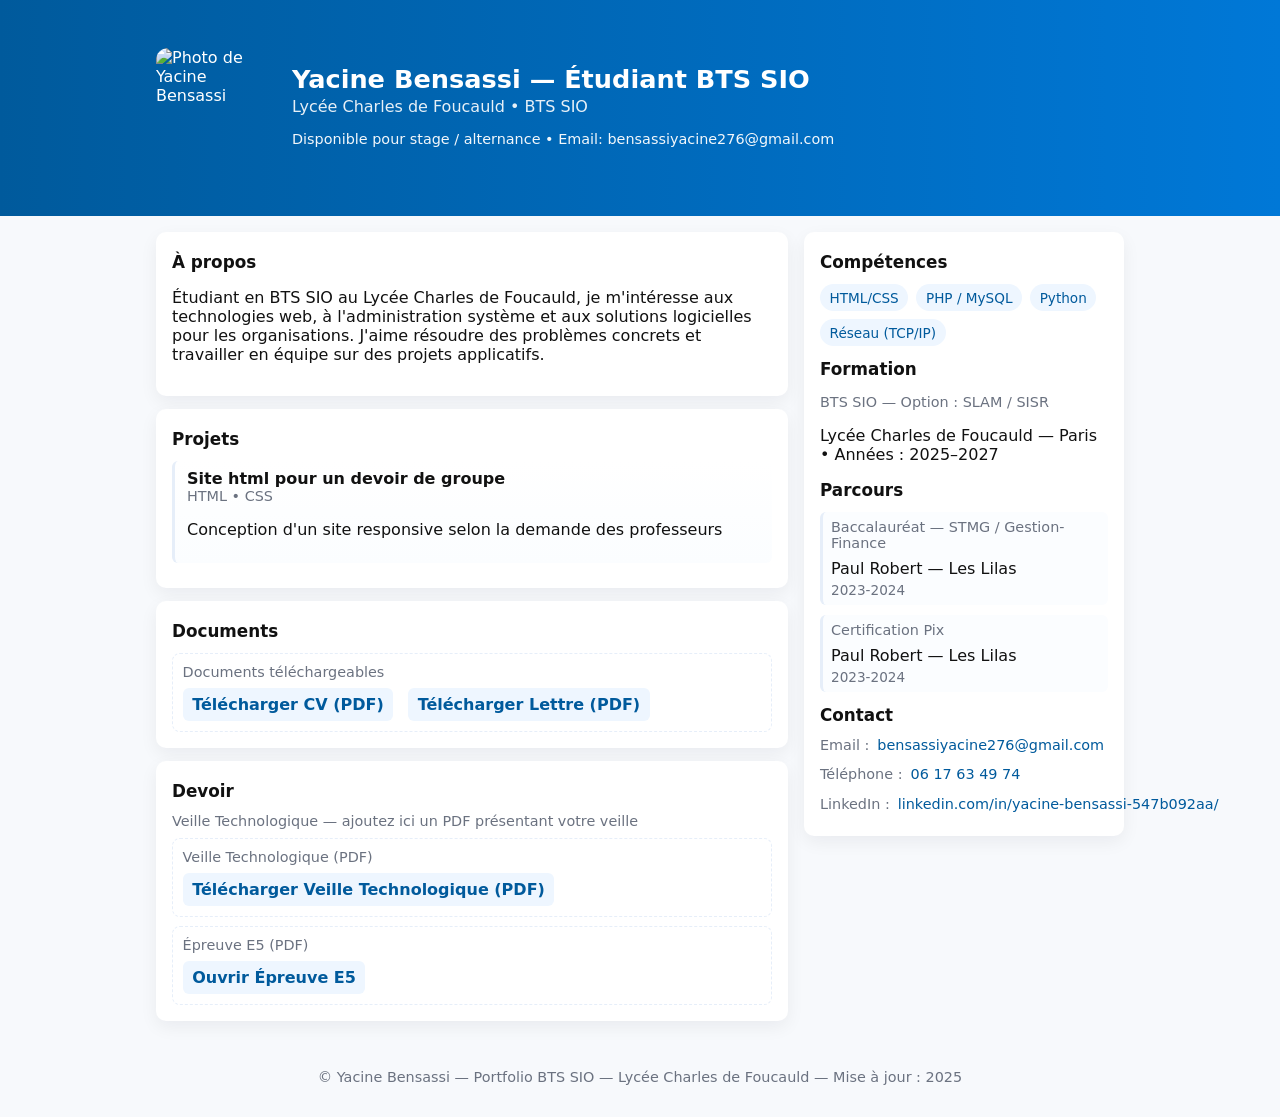
==== index.html @ c1adce0d "Update and rename final.html to index.html" ====
<!doctype html>
<html lang="fr">
<head>
    <meta charset="utf-8" />
    <meta name="viewport" content="width=device-width,initial-scale=1" />
    <title>Portfolio — BTS SIO</title>
    <style>
        :root{--bg:#f7f9fc;--card:#ffffff;--accent:#005a9c;--muted:#6b7280}
        *{box-sizing:border-box}
        body{font-family:Inter,system-ui,Arial,sans-serif;margin:0;background:var(--bg);color:#111}
        header{background:linear-gradient(90deg,var(--accent),#0078d7);color:#fff;padding:2rem 1rem}
        .container{max-width:1000px;margin:0 auto;padding:1rem}
        .mt-lg{margin-top:.8rem}
        .hero{display:flex;gap:1rem;align-items:center;flex-wrap:wrap}
        .avatar{width:120px;height:120px;border-radius:12px;display:block;object-fit:cover;overflow:hidden}
        header .meta{color:rgba(255,255,255,0.95)}
        h1{margin:.2rem 0;font-size:1.6rem}
        p.lead{margin:0;color:rgba(255,255,255,0.9)}
        main{padding:1.25rem 1rem}
        .grid{display:grid;grid-template-columns:1fr 320px;gap:1rem}
        @media(max-width:880px){.grid{grid-template-columns:1fr}}
        .card{background:var(--card);padding:1rem;border-radius:10px;box-shadow:0 6px 18px rgba(16,24,40,0.06)}
        h2{margin:.25rem 0 0.75rem 0;font-size:1.05rem}
        ul{padding-left:1rem;margin:0}
        .meta{color:var(--muted);font-size:.9rem;margin-bottom:.5rem}
        .parcours{margin-top:.25rem}
        .parcours-item{margin-bottom:.6rem;padding:.45rem .5rem;border-radius:6px;background:#fbfdff;border-left:3px solid #e6eef9}
        .parcours-item .year{font-size:.85rem;color:var(--muted);margin-top:.25rem}
        .skills{display:flex;flex-wrap:wrap;gap:.5rem}
        .chip{background:#eef6ff;color:var(--accent);padding:.35rem .6rem;border-radius:999px;font-size:.85rem}
        .project{border-left:3px solid #e6eef9;padding:.5rem .75rem;border-radius:6px;background:linear-gradient(180deg,#fff,#fbfdff);margin-bottom:.6rem}
        .file-box{margin-top:.6rem;padding:.6rem;border-radius:8px;background:#fff;border:1px dashed #e6eef9}
        .file-box .actions{margin-top:.35rem}
        .file-box a{display:inline-block;margin-right:.6rem;padding:.45rem .6rem;border-radius:6px;background:#eef6ff;color:var(--accent);text-decoration:none;font-weight:600}
        .file-box .note{display:block;color:var(--muted);font-size:.85rem;margin-top:.5rem}
        footer{padding:1rem;text-align:center;color:var(--muted);font-size:.9rem}
        a{color:var(--accent);text-decoration:none}
        .contact{display:flex;flex-direction:column;gap:.35rem}
        .contact .meta{display:flex;gap:.5rem;align-items:center;white-space:nowrap}
        .contact .meta a{white-space:nowrap;color:var(--accent);text-decoration:none}
        @media(max-width:520px){
            .contact .meta{white-space:normal;flex-wrap:wrap}
        }
    </style>
</head>
<body>
    <header>
        <div class="container">
            <div class="hero">
                    <img class="avatar" src="c:\Users\utilisateur\Desktop\unnamed.png" alt="Photo de Yacine Bensassi" width="120" height="120" loading="lazy" />
                <div>
                    <h1>Yacine Bensassi — Étudiant BTS SIO</h1>
                    <p class="lead">Lycée Charles de Foucauld • BTS SIO</p>
                    <p class="meta">Disponible pour stage / alternance • Email: bensassiyacine276@gmail.com</p>
                </div>
            </div>
        </div>
    </header>

    <main class="container">
        <div class="grid">
            <div>
                <section class="card">
                    <h2>À propos</h2>
                    <p>Étudiant en BTS SIO au Lycée Charles de Foucauld, je m'intéresse aux technologies web, à l'administration système et aux solutions logicielles pour les organisations. J'aime résoudre des problèmes concrets et travailler en équipe sur des projets applicatifs.</p>
                </section>

                <section class="card mt-lg">
                    <h2>Projets</h2>
                    <div class="project">
                        <strong>Site html pour un devoir de groupe</strong>
                        <div class="meta">HTML • CSS</div>
                        <p>Conception d'un site responsive selon la demande des professeurs</p>
                    </div>
                </section>

                <section class="card mt-lg">
                    <h2>Documents</h2>
                    <div class="file-box" aria-labelledby="files-title">
                        <div id="files-title" class="meta">Documents téléchargeables</div>
                        <div class="actions">
                            <a href="c:\Users\utilisateur\Desktop\Curiculum Vitae.pdf" download target="_blank" rel="noopener">Télécharger CV (PDF)</a>
                            <a href="c:\Users\utilisateur\Desktop\lettre de motivation.pdf" download target="_blank" rel="noopener">Télécharger Lettre (PDF)</a>
                        </div>
                    </div>
                </section>
                    <section class="card mt-lg" id="devoir">
                        <h2>Devoir</h2>
                        <div class="meta">Veille Technologique — ajoutez ici un PDF présentant votre veille</div>

                        <div class="file-box" aria-labelledby="veille-title">
                            <div id="veille-title" class="meta">Veille Technologique (PDF)</div>
                            <div class="actions">
                                <a href="c:\\Users\\utilisateur\\Desktop\\Veille_Technologique.pdf" download target="_blank" rel="noopener">Télécharger Veille Technologique (PDF)</a>
                            </div>
                        </div>

                        <div class="mt-lg file-box" aria-labelledby="e5-title">
                            <div id="e5-title" class="meta">Épreuve E5 (PDF)</div>
                            <div class="actions">
                                <a href="c:\\Users\\utilisateur\\Desktop\\Epreuve_E5.pdf" target="_blank" rel="noopener">Ouvrir Épreuve E5</a>
                            </div>
                        </div>
                    </section>
            </div>

            <aside>
                <div class="card">
                    <h2>Compétences</h2>
                    <div class="skills">
                        <span class="chip">HTML/CSS</span>
                        <span class="chip">PHP / MySQL</span>
                        <span class="chip">Python</span>
                        <span class="chip">Réseau (TCP/IP)</span>
                    </div>

                    <h2 class="mt-lg">Formation</h2>
                    <p class="meta">BTS SIO — Option : SLAM / SISR</p>
                    <p>Lycée Charles de Foucauld — Paris • Années : 2025–2027</p>

                    <h2 class="mt-lg">Parcours</h2>
                    <div class="parcours">
                        <div class="parcours-item">
                            <div class="meta">Baccalauréat — STMG / Gestion-Finance</div>
                            <div>Paul Robert — Les Lilas</div>
                            <div class="year">2023-2024</div>
                        </div>

                        <div class="parcours-item">
                            <div class="meta">Certification Pix</div>
                            <div>Paul Robert — Les Lilas</div>
                            <div class="year">2023-2024</div>
                        </div>
                   </div>

                    <h2 class="mt-lg">Contact</h2>
                    <div class="contact">
                        <div class="meta">Email : <a href="mailto:bensassiyacine276@gmail.com">bensassiyacine276@gmail.com</a></div>
                        <div class="meta">Téléphone : <a href="tel:+33617634974">06 17 63 49 74</a></div>
                        <div class="meta">LinkedIn : <a href="https://www.linkedin.com/in/yacine-bensassi-547b092aa/" target="_blank" rel="noopener">linkedin.com/in/yacine-bensassi-547b092aa/</a></div>
                    </div>
                </div>
            </aside>
        </div>
    </main>

    <footer>
        <div class="container">
            © Yacine Bensassi — Portfolio BTS SIO — Lycée Charles de Foucauld — Mise à jour : 2025
        </div>
    </footer>
</body>
</html>
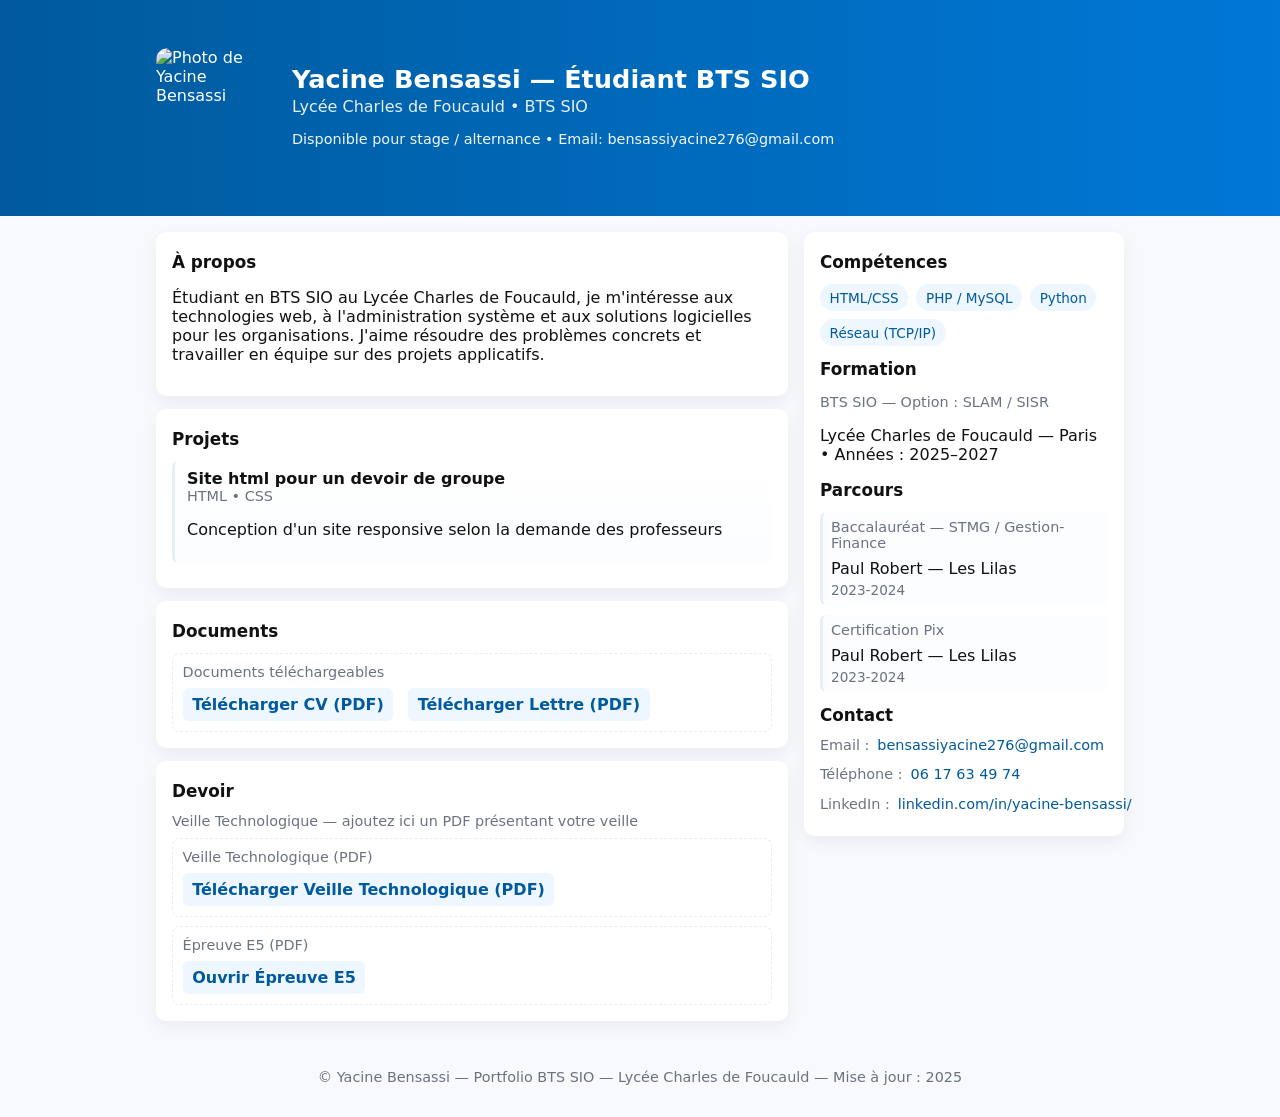
==== commit 11164a92: "Update index.html" ====
--- a/index.html
+++ b/index.html
@@ -137,7 +137,7 @@
                     <div class="contact">
                         <div class="meta">Email : <a href="mailto:bensassiyacine276@gmail.com">bensassiyacine276@gmail.com</a></div>
                         <div class="meta">Téléphone : <a href="tel:+33617634974">06 17 63 49 74</a></div>
-                        <div class="meta">LinkedIn : <a href="https://www.linkedin.com/in/yacine-bensassi-547b092aa/" target="_blank" rel="noopener">linkedin.com/in/yacine-bensassi-547b092aa/</a></div>
+                        <div class="meta">LinkedIn : <a href="https://www.linkedin.com/in/yacine-bensassi-547b092aa/" target="_blank" rel="noopener">linkedin.com/in/yacine-bensassi/</a></div>
                     </div>
                 </div>
             </aside>
@@ -151,3 +151,4 @@
     </footer>
 </body>
 </html>
+
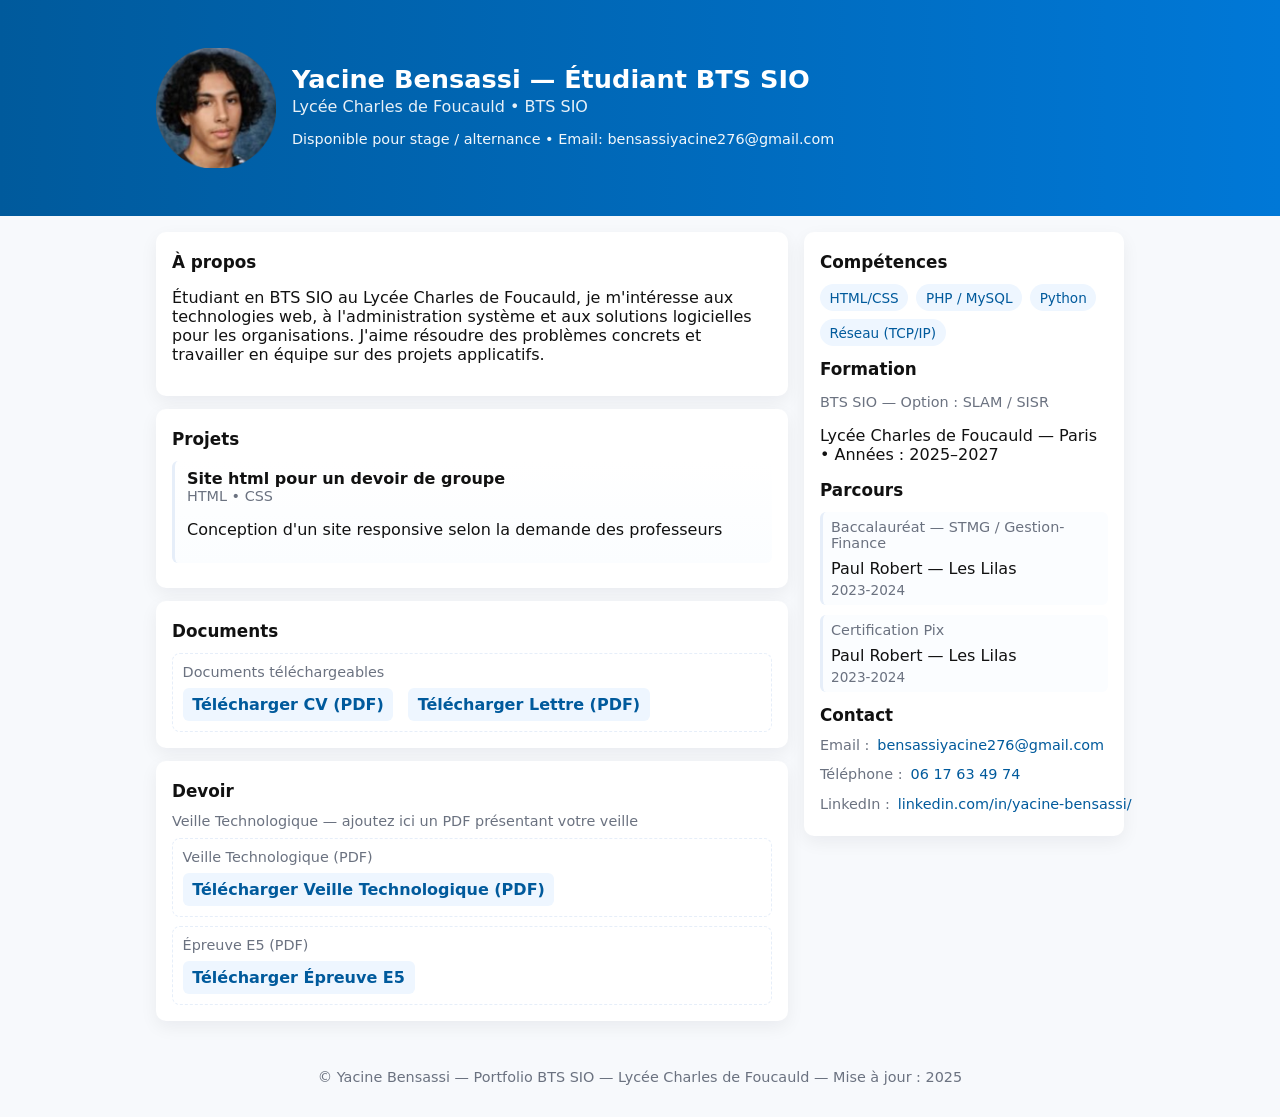
==== commit 42c8222c: "Update index.html" ====
--- a/index.html
+++ b/index.html
@@ -47,7 +47,7 @@
     <header>
         <div class="container">
             <div class="hero">
-                    <img class="avatar" src="c:\Users\utilisateur\Desktop\unnamed.png" alt="Photo de Yacine Bensassi" width="120" height="120" loading="lazy" />
+                    <img class="avatar" src="photo yacine.png" alt="Photo de Yacine Bensassi" width="120" height="120" loading="lazy" />
                 <div>
                     <h1>Yacine Bensassi — Étudiant BTS SIO</h1>
                     <p class="lead">Lycée Charles de Foucauld • BTS SIO</p>
@@ -79,8 +79,8 @@
                     <div class="file-box" aria-labelledby="files-title">
                         <div id="files-title" class="meta">Documents téléchargeables</div>
                         <div class="actions">
-                            <a href="c:\Users\utilisateur\Desktop\Curiculum Vitae.pdf" download target="_blank" rel="noopener">Télécharger CV (PDF)</a>
-                            <a href="c:\Users\utilisateur\Desktop\lettre de motivation.pdf" download target="_blank" rel="noopener">Télécharger Lettre (PDF)</a>
+                            <a href="Curiculum Vitae.pdf" download target="_blank" rel="noopener">Télécharger CV (PDF)</a>
+                            <a href="lettre de motivation.pdf" download target="_blank" rel="noopener">Télécharger Lettre (PDF)</a>
                         </div>
                     </div>
                 </section>
@@ -91,14 +91,14 @@
                         <div class="file-box" aria-labelledby="veille-title">
                             <div id="veille-title" class="meta">Veille Technologique (PDF)</div>
                             <div class="actions">
-                                <a href="c:\\Users\\utilisateur\\Desktop\\Veille_Technologique.pdf" download target="_blank" rel="noopener">Télécharger Veille Technologique (PDF)</a>
+                                <a href="veille technologique.pdf" download target="_blank" rel="noopener">Télécharger Veille Technologique (PDF)</a>
                             </div>
                         </div>
 
                         <div class="mt-lg file-box" aria-labelledby="e5-title">
                             <div id="e5-title" class="meta">Épreuve E5 (PDF)</div>
                             <div class="actions">
-                                <a href="c:\\Users\\utilisateur\\Desktop\\Epreuve_E5.pdf" target="_blank" rel="noopener">Ouvrir Épreuve E5</a>
+                                <a href="c:\\Users\\utilisateur\\Desktop\\Epreuve_E5.pdf" target="_blank" rel="noopener">Télécharger Épreuve E5</a>
                             </div>
                         </div>
                     </section>
@@ -152,3 +152,4 @@
 </body>
 </html>
 
+
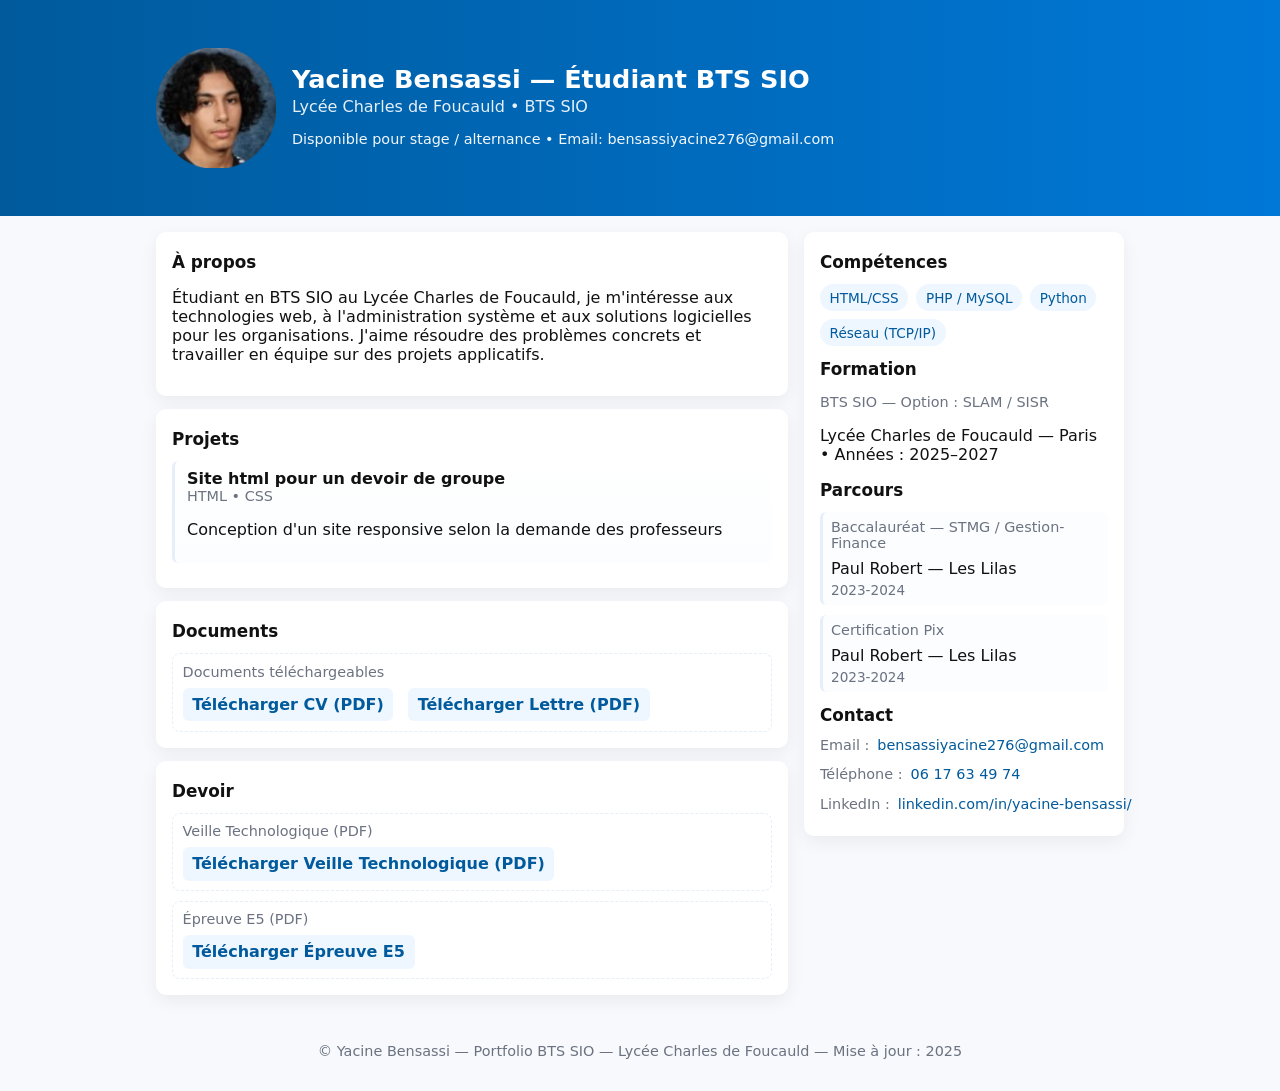
==== commit f041ad04: "Update index.html" ====
--- a/index.html
+++ b/index.html
@@ -86,8 +86,6 @@
                 </section>
                     <section class="card mt-lg" id="devoir">
                         <h2>Devoir</h2>
-                        <div class="meta">Veille Technologique — ajoutez ici un PDF présentant votre veille</div>
-
                         <div class="file-box" aria-labelledby="veille-title">
                             <div id="veille-title" class="meta">Veille Technologique (PDF)</div>
                             <div class="actions">
@@ -153,3 +151,4 @@
 </html>
 
 
+
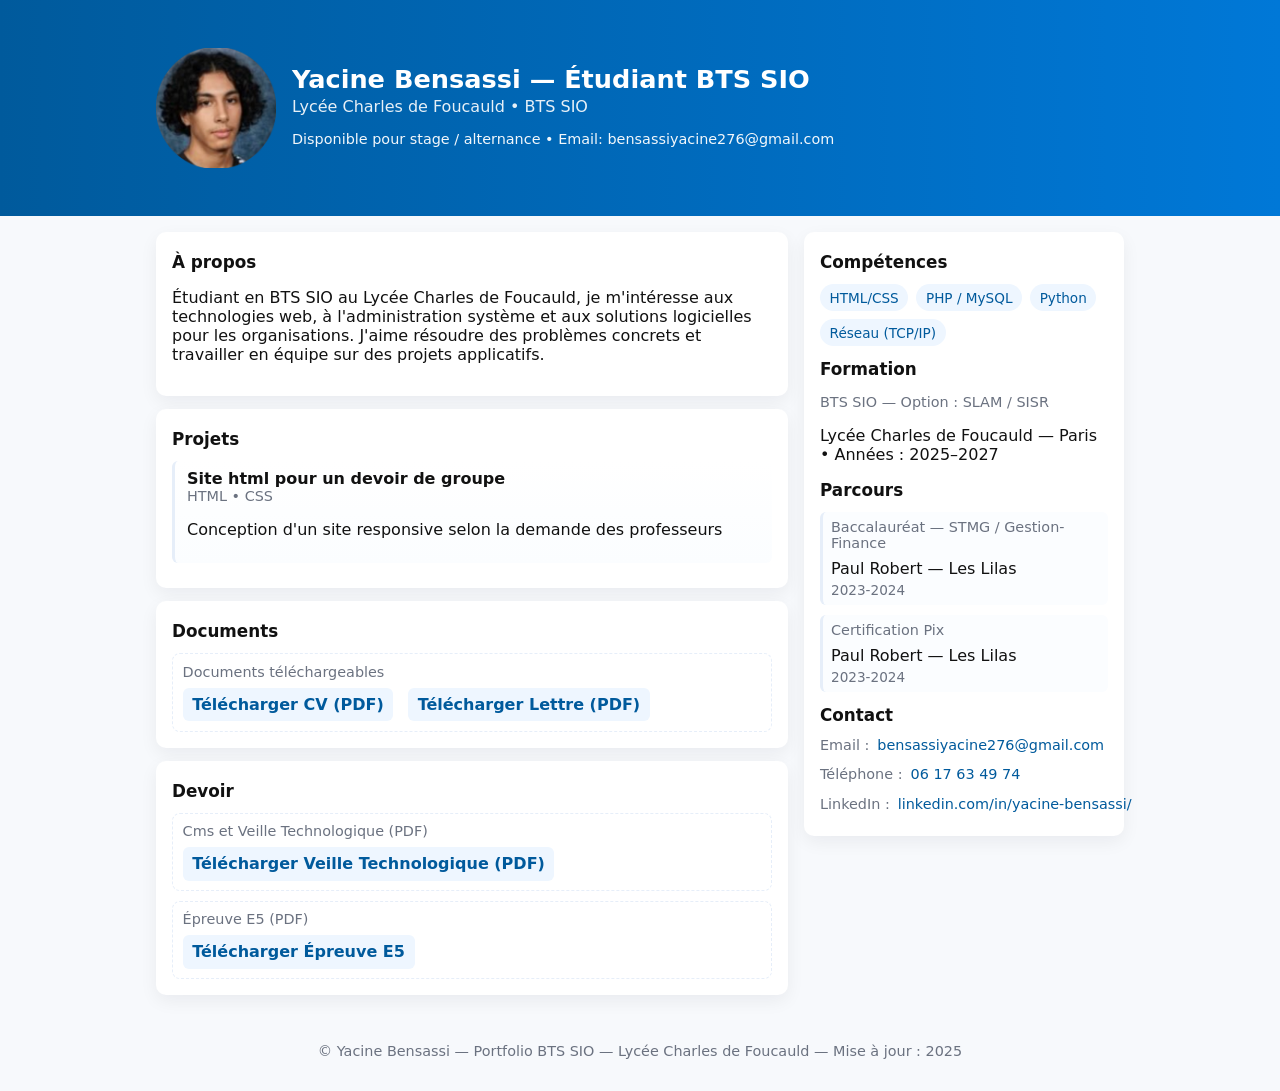
==== commit 5971e318: "Update index.html" ====
--- a/index.html
+++ b/index.html
@@ -87,9 +87,9 @@
                     <section class="card mt-lg" id="devoir">
                         <h2>Devoir</h2>
                         <div class="file-box" aria-labelledby="veille-title">
-                            <div id="veille-title" class="meta">Veille Technologique (PDF)</div>
+                            <div id="veille-title" class="meta">Cms et Veille Technologique (PDF)</div>
                             <div class="actions">
-                                <a href="veille technologique.pdf" download target="_blank" rel="noopener">Télécharger Veille Technologique (PDF)</a>
+                                <a href="pdf powerpoint cms x veille.pdf" download target="_blank" rel="noopener">Télécharger Veille Technologique (PDF)</a>
                             </div>
                         </div>
 
@@ -152,3 +152,4 @@
 
 
 
+
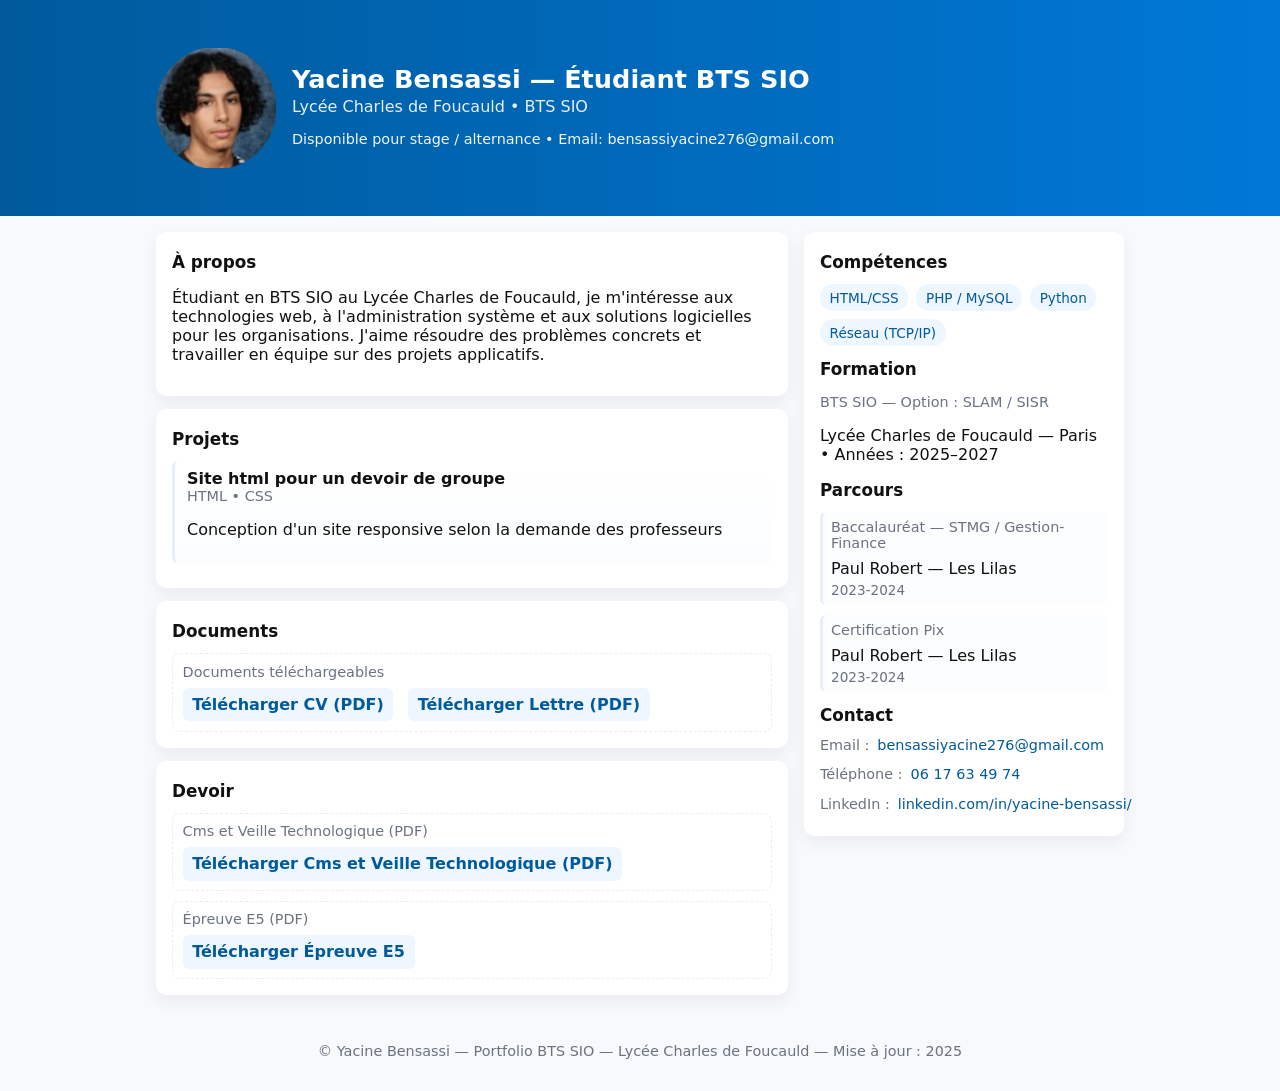
==== commit c9a25b55: "Update index.html" ====
--- a/index.html
+++ b/index.html
@@ -89,7 +89,7 @@
                         <div class="file-box" aria-labelledby="veille-title">
                             <div id="veille-title" class="meta">Cms et Veille Technologique (PDF)</div>
                             <div class="actions">
-                                <a href="pdf powerpoint cms x veille.pdf" download target="_blank" rel="noopener">Télécharger Veille Technologique (PDF)</a>
+                                <a href="pdf powerpoint cms x veille.pdf" download target="_blank" rel="noopener">Télécharger Cms et Veille Technologique (PDF)</a>
                             </div>
                         </div>
 
@@ -153,3 +153,4 @@
 
 
 
+
